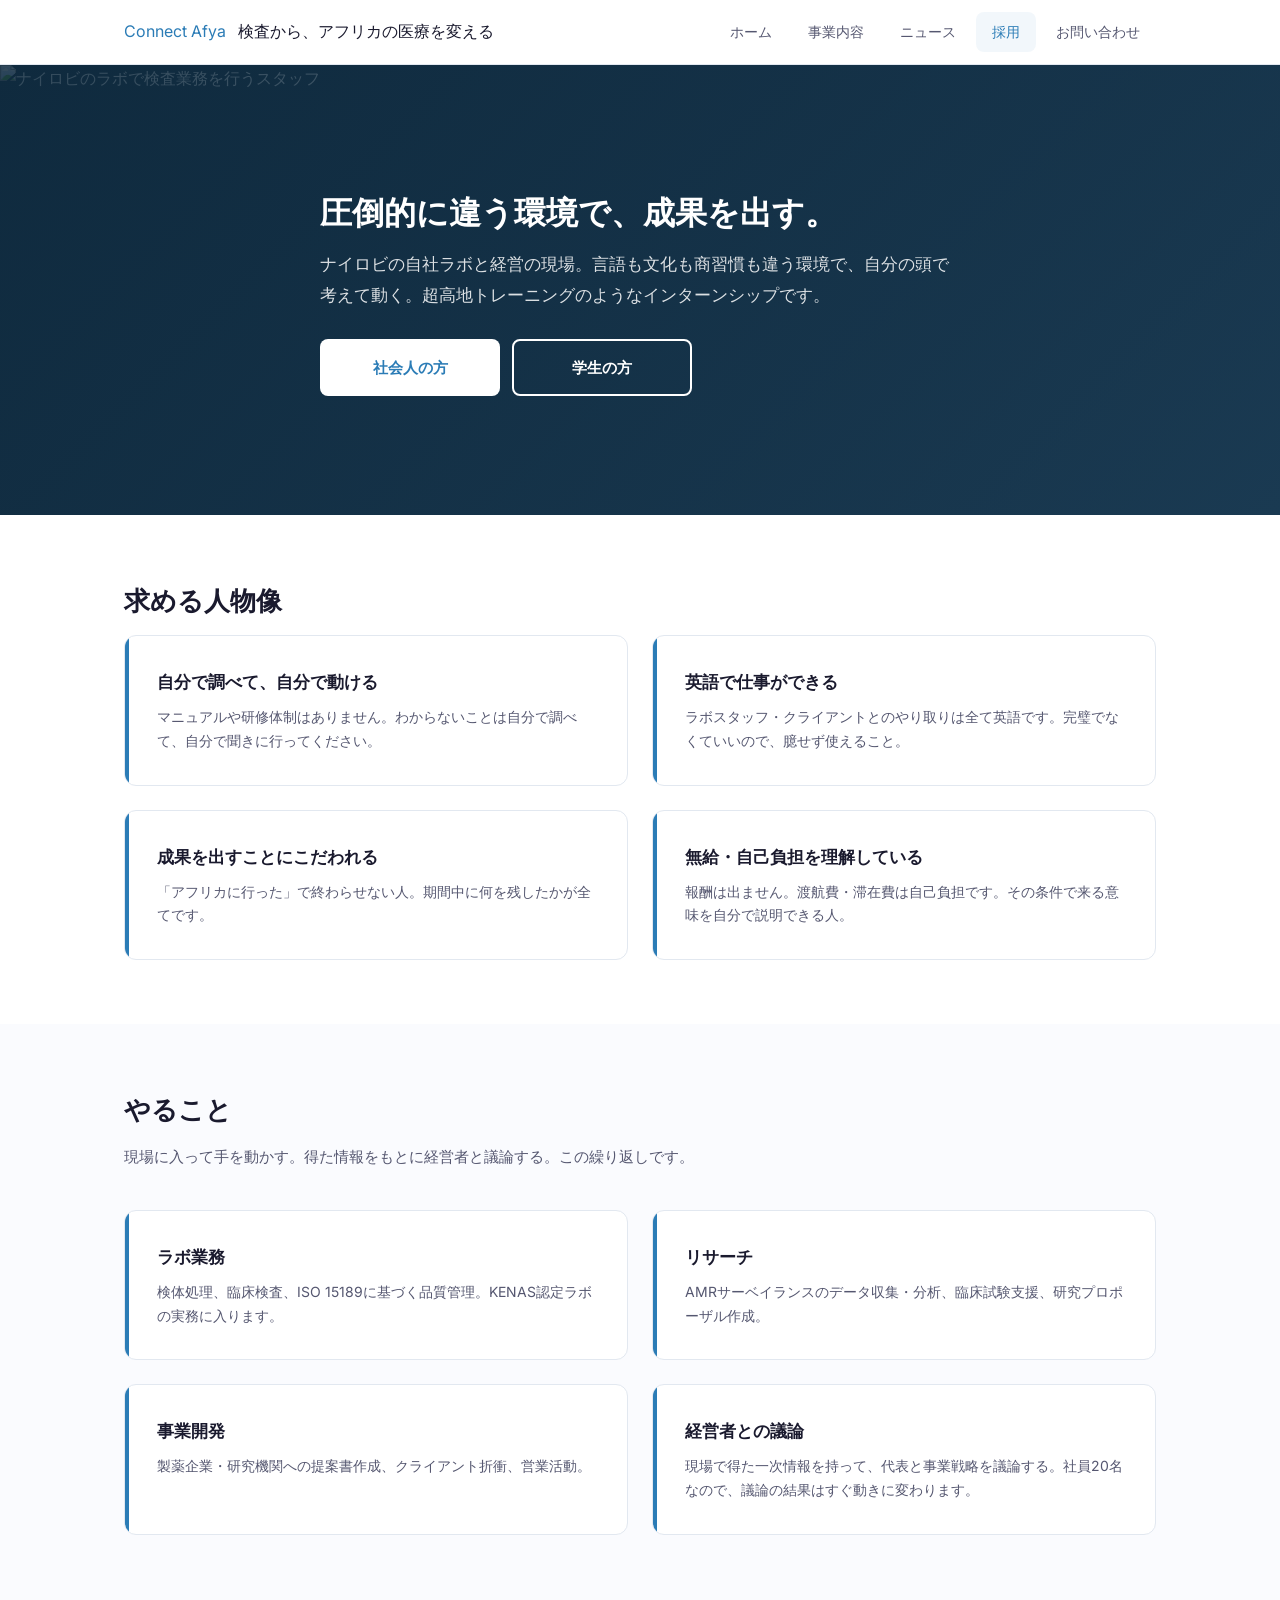
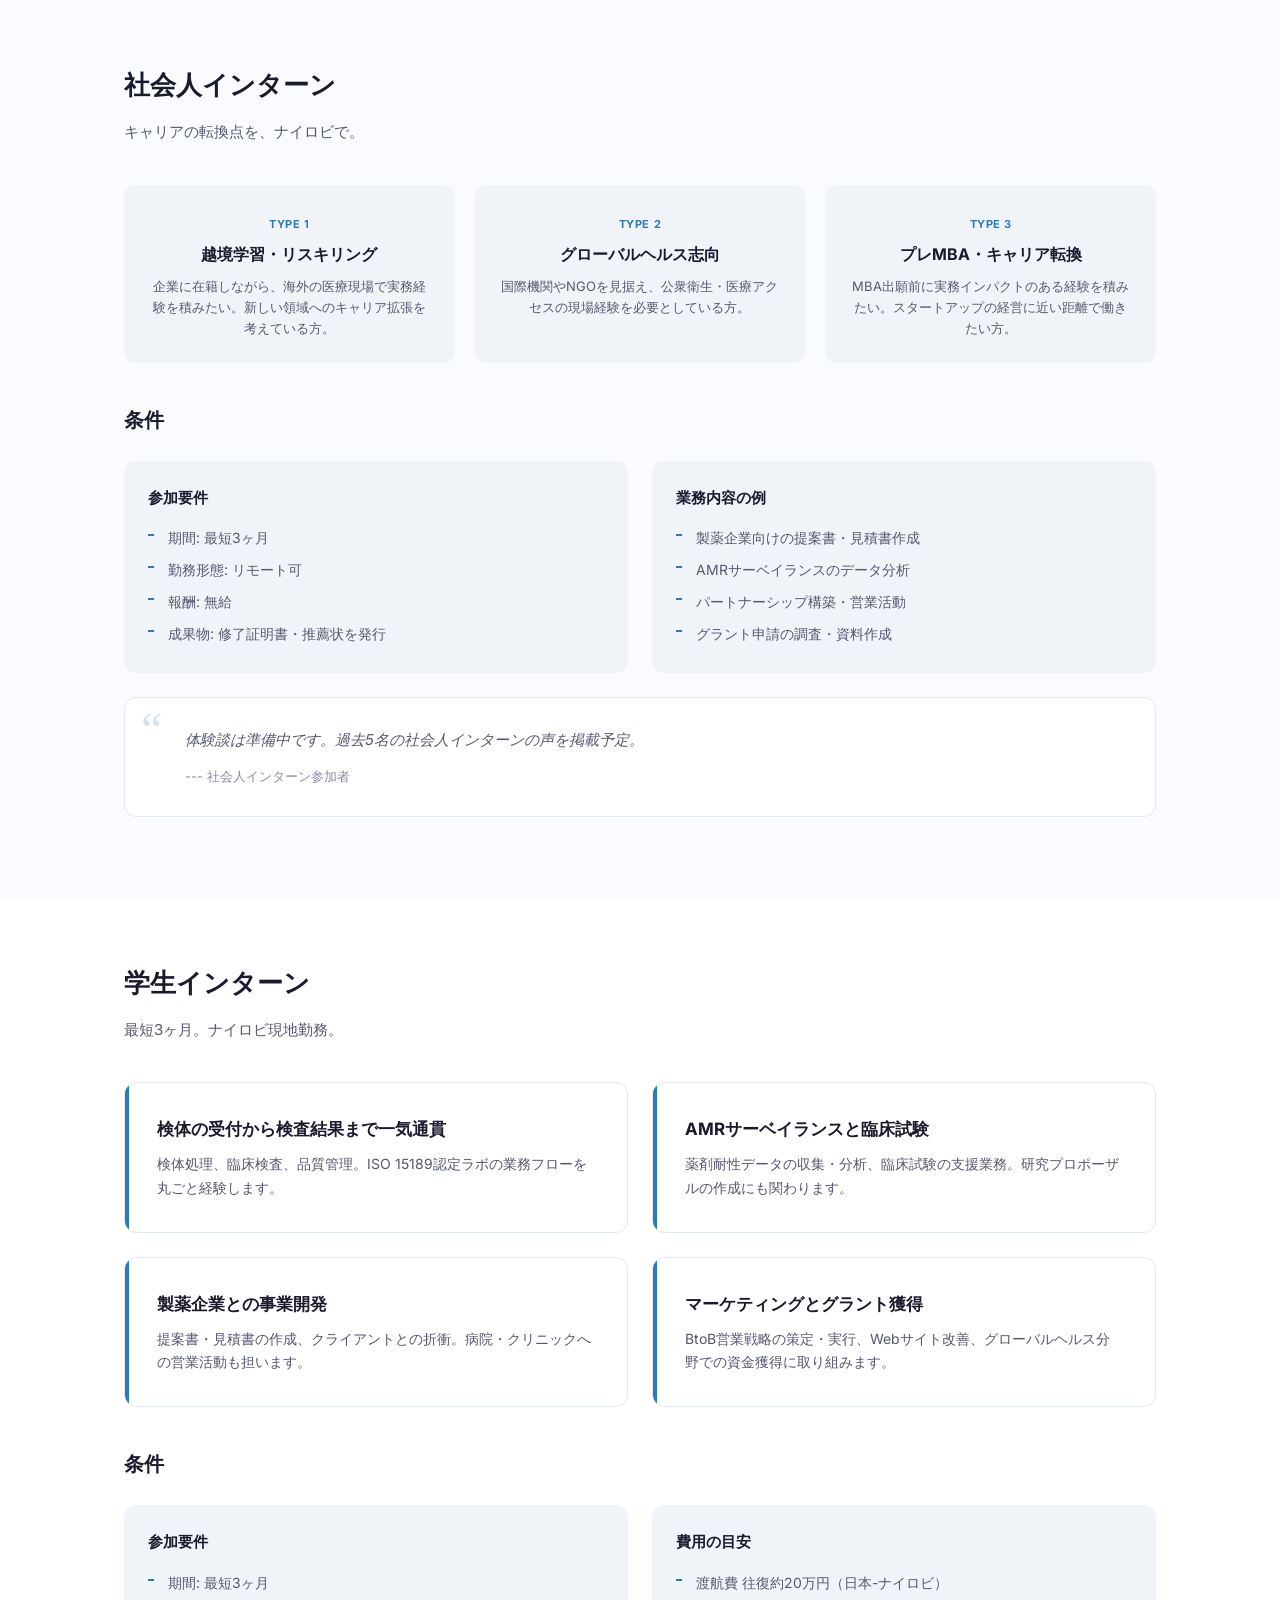
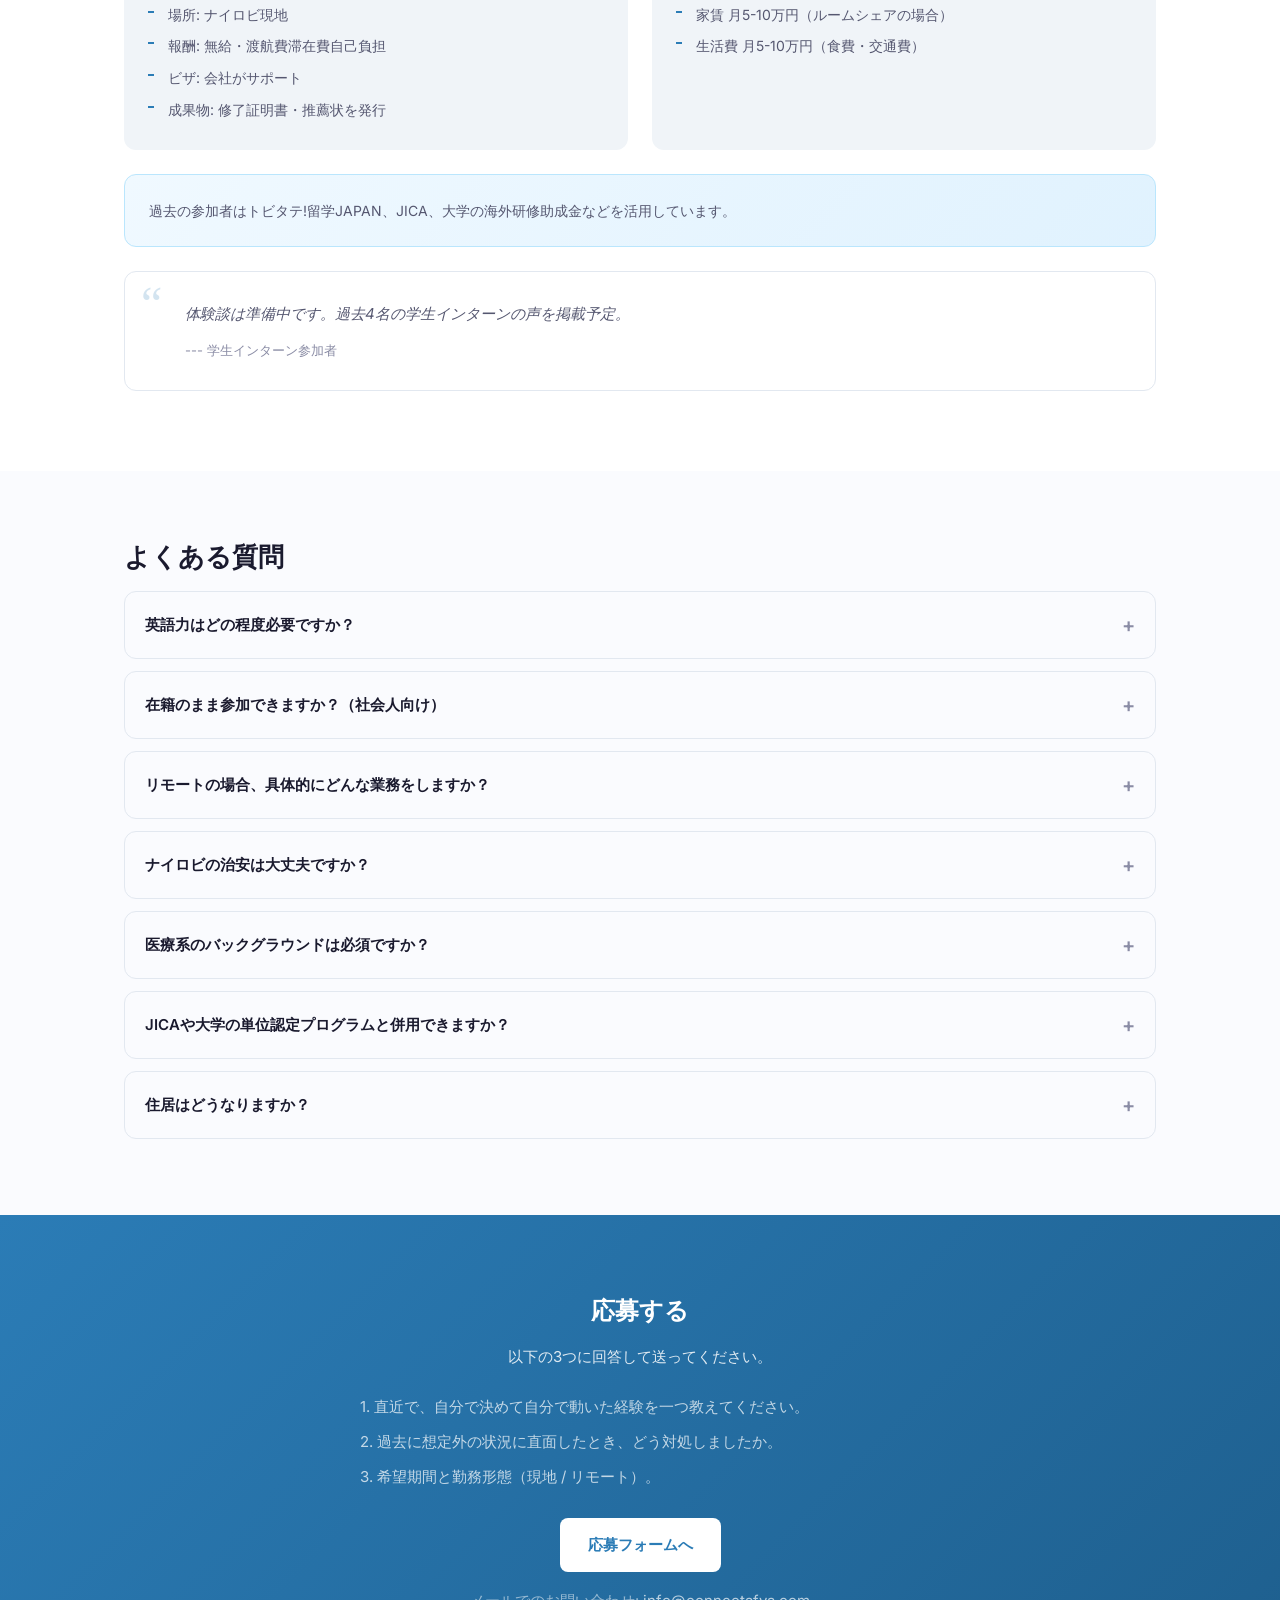
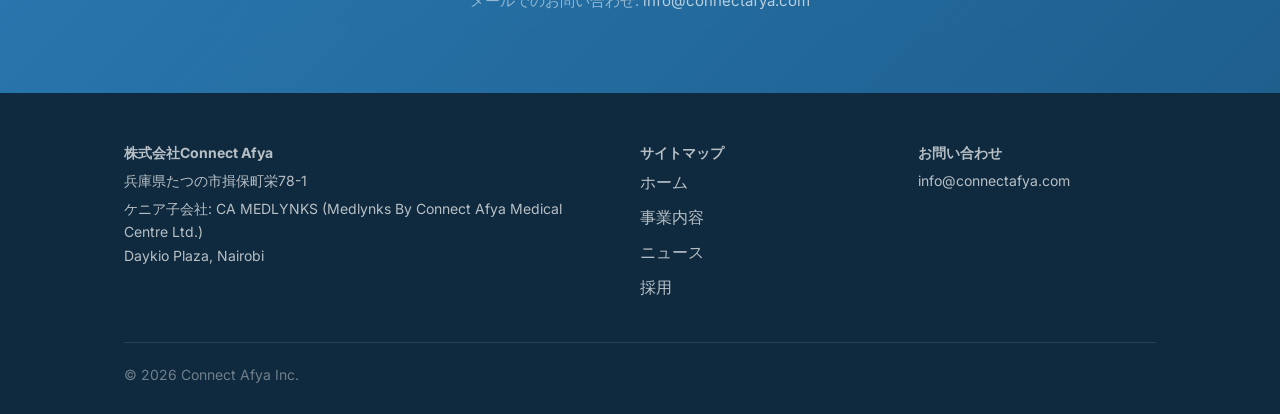
==== careers/intern/index.html @ ccf05ba3 "Add intern landing page at /careers/intern/ - Separate sections for professional and student interns" ====
<!DOCTYPE html>
<html lang="ja">
<head>
  <meta charset="UTF-8">
  <meta name="viewport" content="width=device-width, initial-scale=1.0">
  <title>インターンシップ | Connect Afya</title>
  <meta name="description" content="Connect Afyaのインターンシップ。社会人・学生ともに参加可能。ナイロビで圧倒的に違う環境に身を置き、成果を出す経験を。">
  <link rel="preconnect" href="https://fonts.googleapis.com">
  <link rel="preconnect" href="https://fonts.gstatic.com" crossorigin>
  <link href="https://fonts.googleapis.com/css2?family=Inter:wght@400;500;600;700;800&display=swap" rel="stylesheet">
  <link rel="stylesheet" href="/assets/css/style.css">
  <link rel="icon" href="/favicon.ico">
  <meta property="og:type" content="website">
  <meta property="og:site_name" content="Connect Afya">
  <meta property="og:title" content="インターンシップ | Connect Afya">
  <meta property="og:description" content="圧倒的に違う環境で、成果を出す。ナイロビ発のインターンシップ。">
  <meta property="og:image" content="/assets/images/hero-lab.jpg">
  <meta property="og:locale" content="ja_JP">
  <meta name="twitter:card" content="summary_large_image">
  <style>
    /* --- Intern LP specific styles --- */
    .segment-nav {
      display: flex;
      gap: 12px;
      margin-top: 28px;
    }
    .segment-nav .btn {
      min-width: 180px;
    }

    .numbers-bar {
      background: var(--color-bg-dark);
      padding: 40px 0;
    }
    .numbers-bar__grid {
      display: grid;
      grid-template-columns: repeat(4, 1fr);
      gap: 24px;
      text-align: center;
    }
    .numbers-bar__value {
      font-size: 2.25rem;
      font-weight: 800;
      color: var(--brand-green);
      display: block;
      line-height: 1.2;
    }
    .numbers-bar__label {
      font-size: 13px;
      color: rgba(255,255,255,0.6);
      margin-top: 4px;
    }
    @media (max-width: 768px) {
      .numbers-bar__grid { grid-template-columns: repeat(2, 1fr); gap: 16px; }
      .numbers-bar__value { font-size: 1.75rem; }
    }

    .experience-card {
      background: #fff;
      border: 1px solid var(--color-border);
      border-radius: var(--radius);
      padding: 32px;
      transition: box-shadow 0.2s, transform 0.2s;
      position: relative;
      overflow: hidden;
    }
    .experience-card::before {
      content: '';
      position: absolute;
      top: 0;
      left: 0;
      width: 4px;
      height: 100%;
      background: var(--brand-blue);
    }
    .experience-card:hover {
      box-shadow: var(--shadow-md);
      transform: translateY(-2px);
    }
    .experience-card h3 {
      font-size: 17px;
      font-weight: 700;
      margin-bottom: 8px;
      color: var(--color-text);
    }
    .experience-card p {
      font-size: 14px;
      color: var(--color-text-secondary);
      line-height: 1.7;
    }

    .segment-section {
      scroll-margin-top: 80px;
    }

    .persona-cards {
      display: grid;
      grid-template-columns: repeat(3, 1fr);
      gap: 20px;
      margin: 32px 0;
    }
    .persona-card {
      background: var(--color-bg-cool);
      border-radius: var(--radius);
      padding: 24px;
      text-align: center;
    }
    .persona-card__label {
      display: inline-block;
      font-size: 11px;
      font-weight: 700;
      letter-spacing: 0.05em;
      text-transform: uppercase;
      color: var(--brand-blue);
      margin-bottom: 8px;
    }
    .persona-card h4 {
      font-size: 16px;
      font-weight: 700;
      margin-bottom: 8px;
      color: var(--color-text);
    }
    .persona-card p {
      font-size: 13px;
      color: var(--color-text-secondary);
      line-height: 1.6;
    }
    @media (max-width: 768px) {
      .persona-cards { grid-template-columns: 1fr; }
    }

    .track-cards {
      display: grid;
      grid-template-columns: repeat(2, 1fr);
      gap: 24px;
      margin: 32px 0;
    }
    .track-card {
      background: #fff;
      border: 1px solid var(--color-border);
      border-radius: var(--radius);
      padding: 28px;
    }
    .track-card__badge {
      display: inline-block;
      font-size: 11px;
      font-weight: 700;
      padding: 4px 10px;
      border-radius: 20px;
      margin-bottom: 12px;
    }
    .track-card__badge--science {
      background: #dbeafe;
      color: #1e40af;
    }
    .track-card__badge--business {
      background: #d1fae5;
      color: #065f46;
    }
    .track-card h4 {
      font-size: 17px;
      font-weight: 700;
      margin-bottom: 12px;
    }
    .track-card ul {
      list-style: none;
    }
    .track-card li {
      font-size: 14px;
      color: var(--color-text-secondary);
      padding: 4px 0 4px 20px;
      position: relative;
      line-height: 1.6;
    }
    .track-card li::before {
      content: '';
      position: absolute;
      left: 0;
      top: 11px;
      width: 6px;
      height: 6px;
      border-radius: 50%;
      background: var(--brand-blue);
    }
    @media (max-width: 768px) {
      .track-cards { grid-template-columns: 1fr; }
    }

    .conditions {
      display: grid;
      grid-template-columns: repeat(2, 1fr);
      gap: 24px;
      margin: 24px 0;
    }
    .condition-box {
      background: var(--color-bg-cool);
      border-radius: var(--radius);
      padding: 24px;
    }
    .condition-box h4 {
      font-size: 15px;
      font-weight: 700;
      margin-bottom: 12px;
      color: var(--color-text);
    }
    .condition-box ul {
      list-style: none;
      font-size: 14px;
      color: var(--color-text-secondary);
    }
    .condition-box li {
      padding: 4px 0 4px 20px;
      position: relative;
    }
    .condition-box li::before {
      content: '';
      position: absolute;
      left: 0;
      top: 12px;
      width: 6px;
      height: 2px;
      background: var(--brand-blue);
    }
    @media (max-width: 768px) {
      .conditions { grid-template-columns: 1fr; }
    }

    .testimonial {
      background: #fff;
      border: 1px solid var(--color-border);
      border-radius: var(--radius);
      padding: 28px;
      margin: 16px 0;
      position: relative;
    }
    .testimonial::before {
      content: '\201C';
      font-size: 48px;
      color: var(--brand-blue);
      opacity: 0.2;
      position: absolute;
      top: 8px;
      left: 16px;
      font-family: Georgia, serif;
      line-height: 1;
    }
    .testimonial p {
      font-size: 15px;
      color: var(--color-text-secondary);
      line-height: 1.8;
      padding-left: 32px;
      font-style: italic;
    }
    .testimonial__attr {
      font-size: 13px;
      color: var(--color-text-light);
      font-style: normal;
      margin-top: 12px;
      padding-left: 32px;
    }

    .funding-box {
      background: linear-gradient(135deg, #f0f9ff 0%, #e0f2fe 100%);
      border: 1px solid #bae6fd;
      border-radius: var(--radius);
      padding: 24px;
      margin: 24px 0;
    }
    .funding-box h4 {
      font-size: 15px;
      font-weight: 700;
      color: var(--brand-blue);
      margin-bottom: 8px;
    }
    .funding-box p {
      font-size: 14px;
      color: var(--color-text-secondary);
      line-height: 1.7;
    }

    .cta-bottom {
      text-align: center;
      padding: 20px 0 0;
    }
    .cta-bottom__sub {
      font-size: 14px;
      color: rgba(255,255,255,0.6);
      margin-top: 16px;
    }
    .cta-bottom__sub a {
      color: rgba(255,255,255,0.8);
    }
    .cta-bottom__sub a:hover {
      color: #fff;
    }

    @media (max-width: 480px) {
      .segment-nav {
        flex-direction: column;
        align-items: center;
      }
      .segment-nav .btn {
        width: 100%;
        max-width: 300px;
      }
    }
  </style>
</head>
<body>

  <!-- Header -->
  <header class="site-header">
    <div class="site-header__inner">
      <div class="site-header__logo">
        <a href="/">Connect Afya</a>
        <span>検査から、アフリカの医療を変える</span>
      </div>
      <nav class="site-nav">
        <a href="/">ホーム</a>
        <a href="/#business">事業内容</a>
        <a href="/news/">ニュース</a>
        <a href="/careers/" class="active">採用</a>
        <a href="/contact/">お問い合わせ</a>
      </nav>
      <button class="mobile-toggle" aria-label="メニューを開く">
        <span></span>
        <span></span>
        <span></span>
      </button>
    </div>
  </header>

  <!-- Hero -->
  <section class="hero hero--careers hero--with-image">
    <img src="/assets/images/lab-pipette.png" alt="ナイロビのラボで検査業務を行うスタッフ" class="hero__bg">
    <div class="container">
      <h1>圧倒的に違う環境で、成果を出す。</h1>
      <p>ナイロビの自社ラボと経営の現場。言語も文化も商習慣も違う環境で、自分の頭で考えて動く。超高地トレーニングのようなインターンシップです。</p>
      <div class="segment-nav">
        <a href="#professional" class="btn btn--white">社会人の方</a>
        <a href="#student" class="btn btn--outline" style="border-color: #fff; color: #fff;">学生の方</a>
      </div>
    </div>
  </section>

  <!-- 求める人物像 -->
  <section class="section">
    <div class="container">
      <h2 class="section-title">求める人物像</h2>
      <div class="card-grid fade-in">
        <div class="experience-card">
          <h3>自分で調べて、自分で動ける</h3>
          <p>マニュアルや研修体制はありません。わからないことは自分で調べて、自分で聞きに行ってください。</p>
        </div>
        <div class="experience-card">
          <h3>英語で仕事ができる</h3>
          <p>ラボスタッフ・クライアントとのやり取りは全て英語です。完璧でなくていいので、臆せず使えること。</p>
        </div>
        <div class="experience-card">
          <h3>成果を出すことにこだわれる</h3>
          <p>「アフリカに行った」で終わらせない人。期間中に何を残したかが全てです。</p>
        </div>
        <div class="experience-card">
          <h3>無給・自己負担を理解している</h3>
          <p>報酬は出ません。渡航費・滞在費は自己負担です。その条件で来る意味を自分で説明できる人。</p>
        </div>
      </div>
    </div>
  </section>

  <!-- ここでしかできない体験 -->
  <section class="section section--alt">
    <div class="container">
      <h2 class="section-title">やること</h2>
      <p class="section-subtitle">現場に入って手を動かす。得た情報をもとに経営者と議論する。この繰り返しです。</p>
      <div class="card-grid">
        <div class="experience-card fade-in">
          <h3>ラボ業務</h3>
          <p>検体処理、臨床検査、ISO 15189に基づく品質管理。KENAS認定ラボの実務に入ります。</p>
        </div>
        <div class="experience-card fade-in">
          <h3>リサーチ</h3>
          <p>AMRサーベイランスのデータ収集・分析、臨床試験支援、研究プロポーザル作成。</p>
        </div>
        <div class="experience-card fade-in">
          <h3>事業開発</h3>
          <p>製薬企業・研究機関への提案書作成、クライアント折衝、営業活動。</p>
        </div>
        <div class="experience-card fade-in">
          <h3>経営者との議論</h3>
          <p>現場で得た一次情報を持って、代表と事業戦略を議論する。社員20名なので、議論の結果はすぐ動きに変わります。</p>
        </div>
      </div>
    </div>
  </section>

  <!-- 社会人インターン -->
  <section class="section section--alt segment-section" id="professional">
    <div class="container">
      <h2 class="section-title">社会人インターン</h2>
      <p class="section-subtitle">キャリアの転換点を、ナイロビで。</p>

      <div class="persona-cards fade-in">
        <div class="persona-card">
          <span class="persona-card__label">Type 1</span>
          <h4>越境学習・リスキリング</h4>
          <p>企業に在籍しながら、海外の医療現場で実務経験を積みたい。新しい領域へのキャリア拡張を考えている方。</p>
        </div>
        <div class="persona-card">
          <span class="persona-card__label">Type 2</span>
          <h4>グローバルヘルス志向</h4>
          <p>国際機関やNGOを見据え、公衆衛生・医療アクセスの現場経験を必要としている方。</p>
        </div>
        <div class="persona-card">
          <span class="persona-card__label">Type 3</span>
          <h4>プレMBA・キャリア転換</h4>
          <p>MBA出願前に実務インパクトのある経験を積みたい。スタートアップの経営に近い距離で働きたい方。</p>
        </div>
      </div>

      <h3 class="section-title" style="font-size: 20px; margin-top: 40px;">条件</h3>
      <div class="conditions">
        <div class="condition-box">
          <h4>参加要件</h4>
          <ul>
            <li>期間: 最短3ヶ月</li>
            <li>勤務形態: リモート可</li>
            <li>報酬: 無給</li>
            <li>成果物: 修了証明書・推薦状を発行</li>
          </ul>
        </div>
        <div class="condition-box">
          <h4>業務内容の例</h4>
          <ul>
            <li>製薬企業向けの提案書・見積書作成</li>
            <li>AMRサーベイランスのデータ分析</li>
            <li>パートナーシップ構築・営業活動</li>
            <li>グラント申請の調査・資料作成</li>
          </ul>
        </div>
      </div>

      <!-- 体験談プレースホルダー -->
      <div class="testimonial fade-in">
        <p>体験談は準備中です。過去5名の社会人インターンの声を掲載予定。</p>
        <div class="testimonial__attr">--- 社会人インターン参加者</div>
      </div>
    </div>
  </section>

  <!-- 学生インターン -->
  <section class="section segment-section" id="student">
    <div class="container">
      <h2 class="section-title">学生インターン</h2>
      <p class="section-subtitle">最短3ヶ月。ナイロビ現地勤務。</p>

      <div class="card-grid fade-in">
        <div class="experience-card">
          <h3>検体の受付から検査結果まで一気通貫</h3>
          <p>検体処理、臨床検査、品質管理。ISO 15189認定ラボの業務フローを丸ごと経験します。</p>
        </div>
        <div class="experience-card">
          <h3>AMRサーベイランスと臨床試験</h3>
          <p>薬剤耐性データの収集・分析、臨床試験の支援業務。研究プロポーザルの作成にも関わります。</p>
        </div>
        <div class="experience-card">
          <h3>製薬企業との事業開発</h3>
          <p>提案書・見積書の作成、クライアントとの折衝。病院・クリニックへの営業活動も担います。</p>
        </div>
        <div class="experience-card">
          <h3>マーケティングとグラント獲得</h3>
          <p>BtoB営業戦略の策定・実行、Webサイト改善、グローバルヘルス分野での資金獲得に取り組みます。</p>
        </div>
      </div>

      <h3 class="section-title" style="font-size: 20px; margin-top: 40px;">条件</h3>
      <div class="conditions">
        <div class="condition-box">
          <h4>参加要件</h4>
          <ul>
            <li>期間: 最短3ヶ月</li>
            <li>場所: ナイロビ現地</li>
            <li>報酬: 無給・渡航費滞在費自己負担</li>
            <li>ビザ: 会社がサポート</li>
            <li>成果物: 修了証明書・推薦状を発行</li>
          </ul>
        </div>
        <div class="condition-box">
          <h4>費用の目安</h4>
          <ul>
            <li>渡航費 往復約20万円（日本-ナイロビ）</li>
            <li>家賃 月5-10万円（ルームシェアの場合）</li>
            <li>生活費 月5-10万円（食費・交通費）</li>
          </ul>
        </div>
      </div>

      <div class="funding-box fade-in">
        <p>過去の参加者はトビタテ!留学JAPAN、JICA、大学の海外研修助成金などを活用しています。</p>
      </div>

      <!-- 体験談プレースホルダー -->
      <div class="testimonial fade-in">
        <p>体験談は準備中です。過去4名の学生インターンの声を掲載予定。</p>
        <div class="testimonial__attr">--- 学生インターン参加者</div>
      </div>
    </div>
  </section>

  <!-- よくある質問 -->
  <section class="section section--alt">
    <div class="container">
      <h2 class="section-title">よくある質問</h2>
      <details class="faq-item">
        <summary>英語力はどの程度必要ですか？</summary>
        <div class="faq-answer">
          <p>業務は基本的に英語です。ラボスタッフ・クライアントとのやり取りは全て英語で行います。代表とは日本語でコミュニケーションできます。目安として、英語での業務メール・簡単なプレゼンができるレベルを想定しています。</p>
        </div>
      </details>
      <details class="faq-item">
        <summary>在籍のまま参加できますか？（社会人向け）</summary>
        <div class="faq-answer">
          <p>はい。リモート参加が可能なため、現職に在籍しながらの参加実績があります。業務時間や関わり方は個別にご相談ください。</p>
        </div>
      </details>
      <details class="faq-item">
        <summary>リモートの場合、具体的にどんな業務をしますか？</summary>
        <div class="faq-answer">
          <p>事業開発、マーケティング、データ分析、リサーチ、翻訳・ローカライズなどの業務を担当いただきます。ラボ実務を伴う業務は現地勤務が前提です。</p>
        </div>
      </details>
      <details class="faq-item">
        <summary>ナイロビの治安は大丈夫ですか？</summary>
        <div class="faq-answer">
          <p>勤務先はナイロビ中心部のオフィスビル（Daykio Plaza）です。通勤はUber/Boltが一般的で、徒歩移動は限定的です。渡航前に安全面のブリーフィングを実施します。</p>
        </div>
      </details>
      <details class="faq-item">
        <summary>医療系のバックグラウンドは必須ですか？</summary>
        <div class="faq-answer">
          <p>ラボ・リサーチ系の業務では望ましいですが、事業開発・マーケティング系の業務では不要です。バックグラウンドに応じて業務を調整します。</p>
        </div>
      </details>
      <details class="faq-item">
        <summary>JICAや大学の単位認定プログラムと併用できますか？</summary>
        <div class="faq-answer">
          <p>はい。必要な書類（受入証明書、活動報告書など）の発行に対応します。</p>
        </div>
      </details>
      <details class="faq-item">
        <summary>住居はどうなりますか？</summary>
        <div class="faq-answer">
          <p>自身で手配いただきます。過去のインターン滞在先の情報やエリアのアドバイスは提供します。</p>
        </div>
      </details>
    </div>
  </section>

  <!-- CTA -->
  <section class="cta-section">
    <div class="container">
      <div class="cta-bottom">
        <h2>応募する</h2>
        <p>以下の3つに回答して送ってください。</p>
        <div style="text-align: left; max-width: 560px; margin: 20px auto 28px; font-size: 15px; color: rgba(255,255,255,0.85); line-height: 1.8;">
          <p style="margin-bottom: 8px;">1. 直近で、自分で決めて自分で動いた経験を一つ教えてください。</p>
          <p style="margin-bottom: 8px;">2. 過去に想定外の状況に直面したとき、どう対処しましたか。</p>
          <p>3. 希望期間と勤務形態（現地 / リモート）。</p>
        </div>
        <a href="/contact/" class="btn btn--white">応募フォームへ</a>
        <p class="cta-bottom__sub">メールでのお問い合わせ: <a href="mailto:info@connectafya.com">info@connectafya.com</a></p>
      </div>
    </div>
  </section>

  <!-- Footer -->
  <footer class="site-footer">
    <div class="container">
      <div class="site-footer__grid">
        <div>
          <p><strong>株式会社Connect Afya</strong></p>
          <p>兵庫県たつの市揖保町栄78-1</p>
          <p>ケニア子会社: CA MEDLYNKS (Medlynks By Connect Afya Medical Centre Ltd.)<br>Daykio Plaza, Nairobi</p>
        </div>
        <div>
          <p><strong>サイトマップ</strong></p>
          <ul>
            <li><a href="/">ホーム</a></li>
            <li><a href="/#business">事業内容</a></li>
            <li><a href="/news/">ニュース</a></li>
            <li><a href="/careers/">採用</a></li>
          </ul>
        </div>
        <div>
          <p><strong>お問い合わせ</strong></p>
          <p><a href="mailto:info@connectafya.com">info@connectafya.com</a></p>
        </div>
      </div>
      <div class="site-footer__bottom">
        <p>&copy; 2026 Connect Afya Inc.</p>
      </div>
    </div>
  </footer>

  <script>
    document.addEventListener('DOMContentLoaded', function() {
      var els = document.querySelectorAll('.fade-in, .fade-in-left, .fade-in-right, .stagger');
      var observer = new IntersectionObserver(function(entries) {
        entries.forEach(function(entry) {
          if (entry.isIntersecting) { entry.target.classList.add('visible'); }
        });
      }, { threshold: 0.15 });
      els.forEach(function(el) { observer.observe(el); });
      var toggle = document.querySelector('.mobile-toggle');
      var nav = document.querySelector('.site-nav');
      if (toggle && nav) {
        toggle.addEventListener('click', function() { nav.classList.toggle('open'); });
      }
    });
  </script>
</body>
</html>
---- assets/css/style.css ----
/* ===== Connect Afya Corporate Site ===== */

:root {
  --brand-blue: #2B7CB6;
  --brand-blue-dark: #1E5F8E;
  --brand-blue-light: #3A93D4;
  --brand-green: #8DC63F;
  --color-text: #1a1a2e;
  --color-text-secondary: #555770;
  --color-text-light: #8a8ca5;
  --color-bg: #ffffff;
  --color-bg-warm: #fafbfe;
  --color-bg-cool: #f0f4f8;
  --color-bg-dark: #0F2A3E;
  --color-border: #e2e8f0;
  --font: 'Inter', -apple-system, BlinkMacSystemFont, 'Segoe UI', sans-serif;
  --container: 1080px;
  --radius: 12px;
  --shadow: 0 1px 3px rgba(0,0,0,0.1);
  --shadow-md: 0 4px 12px rgba(0,0,0,0.08);
  --shadow-lg: 0 10px 25px rgba(0,0,0,0.1);
}

*, *::before, *::after { box-sizing: border-box; margin: 0; padding: 0; }

html { scroll-behavior: smooth; }

body {
  font-family: var(--font);
  color: var(--color-text);
  line-height: 1.7;
  font-size: 16px;
  background: var(--color-bg);
}

a { color: var(--brand-blue); text-decoration: none; }
a:hover { color: var(--brand-blue-dark); }

img { max-width: 100%; height: auto; }

.container {
  max-width: var(--container);
  margin: 0 auto;
  padding: 0 24px;
}

/* ===== Header ===== */

.site-header {
  position: sticky;
  top: 0;
  z-index: 100;
  background: rgba(255,255,255,0.97);
  backdrop-filter: blur(12px);
  border-bottom: 1px solid var(--color-border);
}

.site-header__inner {
  max-width: var(--container);
  margin: 0 auto;
  padding: 0 24px;
  display: flex;
  align-items: center;
  justify-content: space-between;
  height: 64px;
}

.site-header__logo {
  display: flex;
  align-items: center;
  gap: 12px;
  text-decoration: none;
  color: var(--color-text);
}

.site-header__logo strong {
  font-size: 18px;
  font-weight: 700;
}

.site-header__logo small {
  display: block;
  font-size: 11px;
  color: var(--color-text-secondary);
  font-weight: 400;
}

.site-nav { display: flex; align-items: center; gap: 4px; }
.site-nav a {
  padding: 8px 16px;
  font-size: 14px;
  font-weight: 500;
  color: var(--color-text-secondary);
  border-radius: 8px;
  transition: all 0.2s;
}
.site-nav a:hover, .site-nav a.active {
  color: var(--brand-blue);
  background: rgba(43,124,182,0.06);
}

.mobile-toggle {
  display: none;
  background: none;
  border: none;
  cursor: pointer;
  padding: 8px;
}
.mobile-toggle svg { width: 24px; height: 24px; stroke: var(--color-text); }

@media (max-width: 768px) {
  .site-nav { display: none; }
  .mobile-toggle { display: block; }
  .site-nav.open {
    display: flex;
    flex-direction: column;
    position: absolute;
    top: 64px;
    left: 0;
    right: 0;
    background: #fff;
    border-bottom: 1px solid var(--color-border);
    padding: 16px 24px;
    box-shadow: var(--shadow-md);
  }
}

/* ===== Hero ===== */

.hero {
  background: linear-gradient(135deg, var(--color-bg-dark) 0%, #1a3a52 100%);
  color: #fff;
  padding: 80px 0 72px;
}

.hero h1 {
  font-size: 36px;
  font-weight: 800;
  line-height: 1.3;
  margin-bottom: 16px;
}

.hero p {
  font-size: 17px;
  line-height: 1.8;
  opacity: 0.85;
  max-width: 640px;
}

.hero--with-image {
  position: relative;
  overflow: hidden;
  min-height: 100vh;
  display: flex;
  align-items: center;
}

.hero--with-image::before {
  content: '';
  position: absolute;
  inset: 0;
  background: linear-gradient(135deg, rgba(15,42,62,0.85) 0%, rgba(26,58,82,0.7) 100%);
  z-index: 1;
}

.hero--with-image .hero__bg {
  position: absolute;
  inset: 0;
  width: 100%;
  height: 100%;
  object-fit: cover;
  object-position: center;
  animation: heroZoom 20s ease-in-out infinite alternate;
}

@keyframes heroZoom {
  from { transform: scale(1); }
  to { transform: scale(1.08); }
}

.hero--with-image .container {
  position: relative;
  z-index: 2;
}

.hero--careers.hero--with-image {
  min-height: 50vh;
}

.hero--careers { padding: 64px 0 56px; }
.hero--careers h1 { font-size: 32px; }
.hero--news { padding: 48px 0 40px; }
.hero--news h1 { font-size: 28px; }

@media (max-width: 768px) {
  .hero { padding: 56px 0 48px; }
  .hero--with-image { min-height: 380px; }
  .hero h1 { font-size: 26px; }
  .hero p { font-size: 15px; }
}

/* ===== Sections ===== */

.section {
  padding: 64px 0;
}

.section--alt {
  background: var(--color-bg-warm);
}

.section-title {
  font-size: 26px;
  font-weight: 800;
  margin-bottom: 12px;
}

.section-subtitle {
  font-size: 15px;
  color: var(--color-text-secondary);
  margin-bottom: 40px;
}

/* ===== Stats ===== */

.stats {
  display: grid;
  grid-template-columns: repeat(4, 1fr);
  gap: 24px;
  margin-top: 40px;
}

.stat {
  text-align: center;
  padding: 24px 16px;
  background: rgba(255,255,255,0.08);
  border-radius: var(--radius);
  border: 1px solid rgba(255,255,255,0.1);
}

.stat__number {
  font-size: 36px;
  font-weight: 800;
  color: var(--brand-green);
  display: block;
}

.stat__label {
  font-size: 13px;
  opacity: 0.7;
  margin-top: 4px;
}

@media (max-width: 768px) {
  .stats { grid-template-columns: repeat(2, 1fr); gap: 12px; }
  .stat__number { font-size: 28px; }
}

/* ===== Cards ===== */

.card-grid {
  display: grid;
  grid-template-columns: repeat(2, 1fr);
  gap: 24px;
}

.card-grid--3 { grid-template-columns: repeat(3, 1fr); }

@media (max-width: 768px) {
  .card-grid, .card-grid--3 { grid-template-columns: 1fr; }
}

.card {
  background: #fff;
  border: 1px solid var(--color-border);
  border-radius: var(--radius);
  padding: 28px;
  transition: box-shadow 0.2s, transform 0.2s;
}

.card:hover {
  box-shadow: var(--shadow-md);
  transform: translateY(-2px);
}

.card__icon {
  width: 64px;
  height: 64px;
  border-radius: 10px;
  display: flex;
  align-items: center;
  justify-content: center;
  margin-bottom: 16px;
  font-size: 22px;
  overflow: hidden;
}

.card__icon img {
  width: 100%;
  height: 100%;
  object-fit: cover;
}

.card__icon--blue { background: #e0f2fe; }
.card__icon--green { background: #d1fae5; }
.card__icon--amber { background: #fef3c7; }
.card__icon--purple { background: #ede9fe; }

.card h3 {
  font-size: 18px;
  font-weight: 700;
  margin-bottom: 8px;
}

.card p {
  font-size: 14px;
  color: var(--color-text-secondary);
  line-height: 1.7;
}

/* ===== Position cards (careers) ===== */

.position {
  background: #fff;
  border: 1px solid var(--color-border);
  border-radius: var(--radius);
  padding: 28px;
  margin-bottom: 20px;
}

.position__badge {
  display: inline-block;
  font-size: 12px;
  font-weight: 600;
  padding: 4px 12px;
  border-radius: 20px;
  margin-bottom: 12px;
}

.position__badge--intern {
  background: #e0f2fe;
  color: var(--brand-blue);
}

.position__badge--probono {
  background: #d1fae5;
  color: #059669;
}

.position h3 {
  font-size: 18px;
  font-weight: 700;
  margin-bottom: 12px;
}

.position ul {
  list-style: none;
  margin-bottom: 12px;
}

.position li {
  font-size: 14px;
  color: var(--color-text-secondary);
  padding: 3px 0;
  padding-left: 20px;
  position: relative;
}

.position li::before {
  content: '';
  position: absolute;
  left: 0;
  top: 10px;
  width: 6px;
  height: 6px;
  border-radius: 50%;
  background: var(--brand-blue);
}

.position__target {
  font-size: 13px;
  color: var(--brand-blue);
  font-weight: 500;
  border-top: 1px solid var(--color-border);
  padding-top: 12px;
  margin-top: 12px;
}

/* ===== Table ===== */

.table-wrap {
  overflow-x: auto;
  margin: 24px 0;
}

table {
  width: 100%;
  border-collapse: collapse;
  font-size: 14px;
}

th {
  background: var(--color-bg-cool);
  font-weight: 600;
  text-align: left;
  padding: 12px 16px;
  border-bottom: 2px solid var(--color-border);
}

td {
  padding: 12px 16px;
  border-bottom: 1px solid var(--color-border);
  color: var(--color-text-secondary);
}

/* ===== FAQ ===== */

.faq-item {
  border: 1px solid var(--color-border);
  border-radius: var(--radius);
  margin-bottom: 12px;
  overflow: hidden;
}

.faq-item summary {
  padding: 16px 20px;
  font-weight: 600;
  font-size: 15px;
  cursor: pointer;
  list-style: none;
  display: flex;
  justify-content: space-between;
  align-items: center;
}

.faq-item summary::after {
  content: '+';
  font-size: 20px;
  color: var(--color-text-light);
  transition: transform 0.2s;
}

.faq-item[open] summary::after {
  transform: rotate(45deg);
}

.faq-item[open] {
  border-color: var(--brand-blue);
  box-shadow: var(--shadow);
}

.faq-answer {
  padding: 0 20px 16px;
  font-size: 14px;
  color: var(--color-text-secondary);
  line-height: 1.7;
}

/* ===== News list ===== */

.news-item {
  display: block;
  padding: 20px 0;
  border-bottom: 1px solid var(--color-border);
  text-decoration: none;
  color: var(--color-text);
  transition: background 0.15s;
}

.news-item:hover {
  background: var(--color-bg-warm);
  margin: 0 -16px;
  padding: 20px 16px;
  border-radius: 8px;
}

.news-item__date {
  font-size: 13px;
  color: var(--color-text-light);
  margin-bottom: 4px;
}

.news-item__title {
  font-size: 16px;
  font-weight: 600;
}

.news-item__tag {
  display: inline-block;
  font-size: 11px;
  font-weight: 600;
  padding: 2px 8px;
  border-radius: 4px;
  background: #e0f2fe;
  color: var(--brand-blue);
  margin-left: 8px;
  vertical-align: middle;
}

/* ===== Article ===== */

.article {
  max-width: 720px;
  margin: 0 auto;
  padding: 48px 24px;
}

.article h1 {
  font-size: 26px;
  font-weight: 800;
  line-height: 1.4;
  margin-bottom: 16px;
}

.article__meta {
  font-size: 13px;
  color: var(--color-text-light);
  margin-bottom: 32px;
  padding-bottom: 24px;
  border-bottom: 1px solid var(--color-border);
}

.article h2 {
  font-size: 20px;
  font-weight: 700;
  margin-top: 40px;
  margin-bottom: 12px;
  padding-top: 24px;
  border-top: 1px solid var(--color-border);
}

.article h2:first-of-type { border-top: none; padding-top: 0; }

.article h3 {
  font-size: 16px;
  font-weight: 700;
  margin-top: 24px;
  margin-bottom: 8px;
}

.article p {
  margin-bottom: 16px;
  font-size: 15px;
  color: var(--color-text-secondary);
}

.article ul {
  margin: 12px 0 16px 20px;
  font-size: 15px;
  color: var(--color-text-secondary);
}

.article li { margin-bottom: 6px; }

.article__company {
  margin-top: 48px;
  padding: 24px;
  background: var(--color-bg-cool);
  border-radius: var(--radius);
  font-size: 14px;
  color: var(--color-text-secondary);
}

.article__company h3 {
  font-size: 14px;
  font-weight: 700;
  color: var(--color-text);
  margin-top: 0;
}

.article__company p { font-size: 14px; margin-bottom: 4px; }

/* ===== Steps ===== */

.steps {
  display: flex;
  flex-direction: column;
  gap: 16px;
  margin: 24px 0;
}

.step {
  display: flex;
  gap: 16px;
  align-items: flex-start;
}

.step__num {
  width: 36px;
  height: 36px;
  min-width: 36px;
  border-radius: 50%;
  background: var(--brand-blue);
  color: #fff;
  display: flex;
  align-items: center;
  justify-content: center;
  font-weight: 700;
  font-size: 14px;
}

.step__text h4 {
  font-size: 15px;
  font-weight: 600;
  margin-bottom: 2px;
}

.step__text p {
  font-size: 13px;
  color: var(--color-text-secondary);
}

/* ===== Buttons ===== */

.btn {
  display: inline-flex;
  align-items: center;
  justify-content: center;
  gap: 8px;
  padding: 14px 28px;
  font-size: 15px;
  font-weight: 600;
  border-radius: 8px;
  border: none;
  cursor: pointer;
  transition: all 0.2s;
  text-decoration: none;
}

.btn--primary {
  background: var(--brand-blue);
  color: #fff;
}
.btn--primary:hover {
  background: var(--brand-blue-dark);
  color: #fff;
  transform: translateY(-1px);
  box-shadow: var(--shadow-md);
}

.btn--outline {
  background: transparent;
  color: var(--brand-blue);
  border: 2px solid var(--brand-blue);
}
.btn--outline:hover {
  background: var(--brand-blue);
  color: #fff;
}

.btn--white {
  background: #fff;
  color: var(--brand-blue);
}
.btn--white:hover {
  background: #f0f4f8;
  color: var(--brand-blue-dark);
}

.btn--sm { padding: 10px 20px; font-size: 13px; }
.btn--block { width: 100%; }

/* ===== Cost box ===== */

.cost-box {
  background: var(--color-bg-cool);
  border-radius: var(--radius);
  padding: 24px;
  margin: 24px 0;
}

.cost-box h4 {
  font-size: 15px;
  font-weight: 700;
  margin-bottom: 12px;
}

.cost-box ul {
  list-style: none;
  font-size: 14px;
  color: var(--color-text-secondary);
}

.cost-box li {
  padding: 4px 0;
  padding-left: 20px;
  position: relative;
}

.cost-box li::before {
  content: '';
  position: absolute;
  left: 0;
  top: 12px;
  width: 6px;
  height: 2px;
  background: var(--brand-blue);
}

/* ===== Footer ===== */

.site-footer {
  background: var(--color-bg-dark);
  color: rgba(255,255,255,0.7);
  padding: 48px 0 24px;
}

.site-footer__grid {
  display: grid;
  grid-template-columns: 2fr 1fr 1fr;
  gap: 40px;
  margin-bottom: 32px;
}

@media (max-width: 768px) {
  .site-footer__grid { grid-template-columns: 1fr; gap: 24px; }
}

.site-footer h4 {
  color: #fff;
  font-size: 13px;
  font-weight: 700;
  text-transform: uppercase;
  letter-spacing: 0.5px;
  margin-bottom: 16px;
}

.site-footer p {
  font-size: 14px;
  line-height: 1.7;
  margin-bottom: 4px;
}

.site-footer ul { list-style: none; }
.site-footer li { margin-bottom: 8px; }
.site-footer a { color: rgba(255,255,255,0.7); }
.site-footer a:hover { color: #fff; }

.site-footer__bottom {
  border-top: 1px solid rgba(255,255,255,0.1);
  padding-top: 20px;
  font-size: 13px;
  color: rgba(255,255,255,0.4);
}

/* ===== Timeline ===== */

.timeline {
  position: relative;
  padding-left: 28px;
  margin: 24px 0;
}

.timeline::before {
  content: '';
  position: absolute;
  left: 6px;
  top: 0;
  bottom: 0;
  width: 2px;
  background: var(--color-border);
}

.timeline-item {
  position: relative;
  margin-bottom: 24px;
}

.timeline-item::before {
  content: '';
  position: absolute;
  left: -24px;
  top: 6px;
  width: 10px;
  height: 10px;
  border-radius: 50%;
  background: var(--brand-blue);
  border: 2px solid #fff;
}

.timeline-item__year {
  font-size: 13px;
  font-weight: 700;
  color: var(--brand-blue);
}

.timeline-item__text {
  font-size: 14px;
  color: var(--color-text-secondary);
}

/* ===== CTA Section ===== */

.cta-section {
  background: linear-gradient(135deg, var(--brand-blue) 0%, var(--brand-blue-dark) 100%);
  color: #fff;
  padding: 56px 0;
  text-align: center;
}

.cta-section h2 {
  font-size: 24px;
  font-weight: 800;
  margin-bottom: 12px;
}

.cta-section p {
  font-size: 15px;
  opacity: 0.85;
  margin-bottom: 24px;
}

/* ===== Photo grid ===== */

.photo-grid {
  display: grid;
  grid-template-columns: repeat(3, 1fr);
  gap: 8px;
  margin: 40px 0;
  border-radius: var(--radius);
  overflow: hidden;
}

.photo-grid img {
  width: 100%;
  height: 200px;
  object-fit: cover;
  transition: transform 0.3s;
}

.photo-grid img:hover {
  transform: scale(1.05);
}

.photo-grid--2col {
  grid-template-columns: repeat(2, 1fr);
}

.photo-grid--2col img {
  height: 260px;
}

@media (max-width: 768px) {
  .photo-grid { grid-template-columns: repeat(2, 1fr); }
  .photo-grid img { height: 150px; }
  .photo-grid--2col { grid-template-columns: 1fr; }
  .photo-grid--2col img { height: 200px; }
}

/* ===== Image + text section ===== */

.split {
  display: grid;
  grid-template-columns: 1fr 1fr;
  gap: 48px;
  align-items: center;
}

.split--reverse { direction: rtl; }
.split--reverse > * { direction: ltr; }

.split__image {
  border-radius: var(--radius);
  overflow: hidden;
}

.split__image img {
  width: 100%;
  height: 360px;
  object-fit: cover;
  display: block;
}

.split__text h2 {
  font-size: 26px;
  font-weight: 800;
  margin-bottom: 16px;
}

.split__text p {
  font-size: 15px;
  color: var(--color-text-secondary);
  line-height: 1.8;
  margin-bottom: 12px;
}

@media (max-width: 768px) {
  .split, .split--reverse { grid-template-columns: 1fr; gap: 24px; }
  .split__image img { height: 240px; }
}

/* ===== Partner logos ===== */

.partner-logos {
  display: flex;
  flex-wrap: wrap;
  align-items: center;
  justify-content: center;
  gap: 32px;
  padding: 32px 0;
  opacity: 0.6;
}

.partner-logos span {
  font-size: 14px;
  font-weight: 600;
  color: var(--color-text-secondary);
  white-space: nowrap;
}

/* ===== Utilities ===== */

.text-center { text-align: center; }
.mt-8 { margin-top: 8px; }
.mt-16 { margin-top: 16px; }
.mt-24 { margin-top: 24px; }
.mt-40 { margin-top: 40px; }
.mb-24 { margin-bottom: 24px; }
.mb-40 { margin-bottom: 40px; }

/* ===== Scroll animations ===== */

.fade-in {
  opacity: 0;
  transform: translateY(32px);
  transition: opacity 0.7s ease, transform 0.7s ease;
}

.fade-in.visible {
  opacity: 1;
  transform: translateY(0);
}

.fade-in-left {
  opacity: 0;
  transform: translateX(-40px);
  transition: opacity 0.7s ease, transform 0.7s ease;
}

.fade-in-left.visible {
  opacity: 1;
  transform: translateX(0);
}

.fade-in-right {
  opacity: 0;
  transform: translateX(40px);
  transition: opacity 0.7s ease, transform 0.7s ease;
}

.fade-in-right.visible {
  opacity: 1;
  transform: translateX(0);
}

/* stagger children */
.stagger > * {
  opacity: 0;
  transform: translateY(24px);
  transition: opacity 0.5s ease, transform 0.5s ease;
}

.stagger.visible > *:nth-child(1) { transition-delay: 0s; }
.stagger.visible > *:nth-child(2) { transition-delay: 0.1s; }
.stagger.visible > *:nth-child(3) { transition-delay: 0.2s; }
.stagger.visible > *:nth-child(4) { transition-delay: 0.3s; }
.stagger.visible > *:nth-child(5) { transition-delay: 0.35s; }
.stagger.visible > *:nth-child(6) { transition-delay: 0.4s; }
.stagger.visible > *:nth-child(7) { transition-delay: 0.45s; }
.stagger.visible > *:nth-child(8) { transition-delay: 0.5s; }
.stagger.visible > *:nth-child(9) { transition-delay: 0.55s; }

.stagger.visible > * {
  opacity: 1;
  transform: translateY(0);
}

/* ===== Mission / Vision block (HAKKI style) ===== */

.statement {
  padding: 80px 0;
  text-align: center;
}

.statement__label {
  display: inline-block;
  font-size: 12px;
  font-weight: 700;
  letter-spacing: 3px;
  text-transform: uppercase;
  color: var(--brand-blue);
  margin-bottom: 16px;
}

.statement__text {
  font-size: 28px;
  font-weight: 800;
  line-height: 1.6;
  max-width: 720px;
  margin: 0 auto;
}

.statement__body {
  font-size: 15px;
  color: var(--color-text-secondary);
  line-height: 1.9;
  max-width: 640px;
  margin: 24px auto 0;
}

@media (max-width: 768px) {
  .statement { padding: 56px 0; }
  .statement__text { font-size: 22px; }
}

/* ===== Team grid ===== */

.team-grid {
  display: grid;
  grid-template-columns: repeat(4, 1fr);
  gap: 24px;
}

.team-card {
  text-align: center;
}

.team-card__photo {
  width: 100%;
  aspect-ratio: 1;
  object-fit: cover;
  border-radius: var(--radius);
  margin-bottom: 12px;
  filter: grayscale(20%);
  transition: filter 0.3s, transform 0.3s;
}

.team-card:hover .team-card__photo {
  filter: grayscale(0%);
  transform: scale(1.03);
}

.team-card__name {
  font-size: 15px;
  font-weight: 700;
}

.team-card__role {
  font-size: 13px;
  color: var(--color-text-secondary);
}

@media (max-width: 768px) {
  .team-grid { grid-template-columns: repeat(2, 1fr); gap: 16px; }
}

/* ===== Full-width image banner ===== */

.image-banner {
  position: relative;
  height: 320px;
  overflow: hidden;
}

.image-banner img {
  width: 100%;
  height: 100%;
  object-fit: cover;
}

.image-banner--overlay::before {
  content: '';
  position: absolute;
  inset: 0;
  background: linear-gradient(135deg, rgba(15,42,62,0.7), rgba(43,124,182,0.5));
  z-index: 1;
}

.image-banner__content {
  position: absolute;
  inset: 0;
  display: flex;
  flex-direction: column;
  align-items: center;
  justify-content: center;
  z-index: 2;
  color: #fff;
  text-align: center;
  padding: 24px;
}

.image-banner__content h2 {
  font-size: 28px;
  font-weight: 800;
  margin-bottom: 16px;
}

/* ===== Accreditation / Awards badges ===== */

.badges {
  display: flex;
  flex-wrap: wrap;
  align-items: center;
  justify-content: center;
  gap: 40px;
  padding: 24px 0;
}

.badge {
  text-align: center;
}

.badge__icon {
  width: 80px;
  height: 80px;
  border-radius: 50%;
  background: var(--color-bg-cool);
  display: flex;
  align-items: center;
  justify-content: center;
  margin: 0 auto 8px;
  font-size: 28px;
  font-weight: 800;
  color: var(--brand-blue);
}

.badge__label {
  font-size: 13px;
  font-weight: 600;
  color: var(--color-text-secondary);
}

/* ===== Card hover zoom ===== */

.card {
  overflow: hidden;
}

.card__icon {
  overflow: hidden;
  transition: transform 0.3s;
}

.card:hover .card__icon img {
  transform: scale(1.1);
}

.card__icon img {
  transition: transform 0.4s ease;
}

/* ===== Partner logos enhanced ===== */

.partner-logos {
  opacity: 1;
}

.partner-logos span {
  font-size: 15px;
  font-weight: 700;
  color: var(--color-text-light);
  padding: 12px 24px;
  border: 1px solid var(--color-border);
  border-radius: 8px;
  background: #fff;
  transition: all 0.2s;
}

.partner-logos span:hover {
  color: var(--brand-blue);
  border-color: var(--brand-blue);
  box-shadow: var(--shadow);
}

/* ===== Contact Form ===== */

.contact-form {
  display: flex;
  flex-direction: column;
  gap: 24px;
}

.form-group {
  display: flex;
  flex-direction: column;
  gap: 6px;
}

.form-group label {
  font-size: 14px;
  font-weight: 600;
  color: var(--color-text);
}

.form-group input,
.form-group select,
.form-group textarea {
  padding: 12px 14px;
  border: 1px solid #d0d5dd;
  border-radius: 6px;
  font-size: 15px;
  font-family: 'Inter', sans-serif;
  background: #fff;
  transition: border-color 0.2s;
}

.form-group input:focus,
.form-group select:focus,
.form-group textarea:focus {
  outline: none;
  border-color: var(--brand-blue);
  box-shadow: 0 0 0 3px rgba(43, 124, 182, 0.1);
}

.form-group textarea {
  resize: vertical;
}
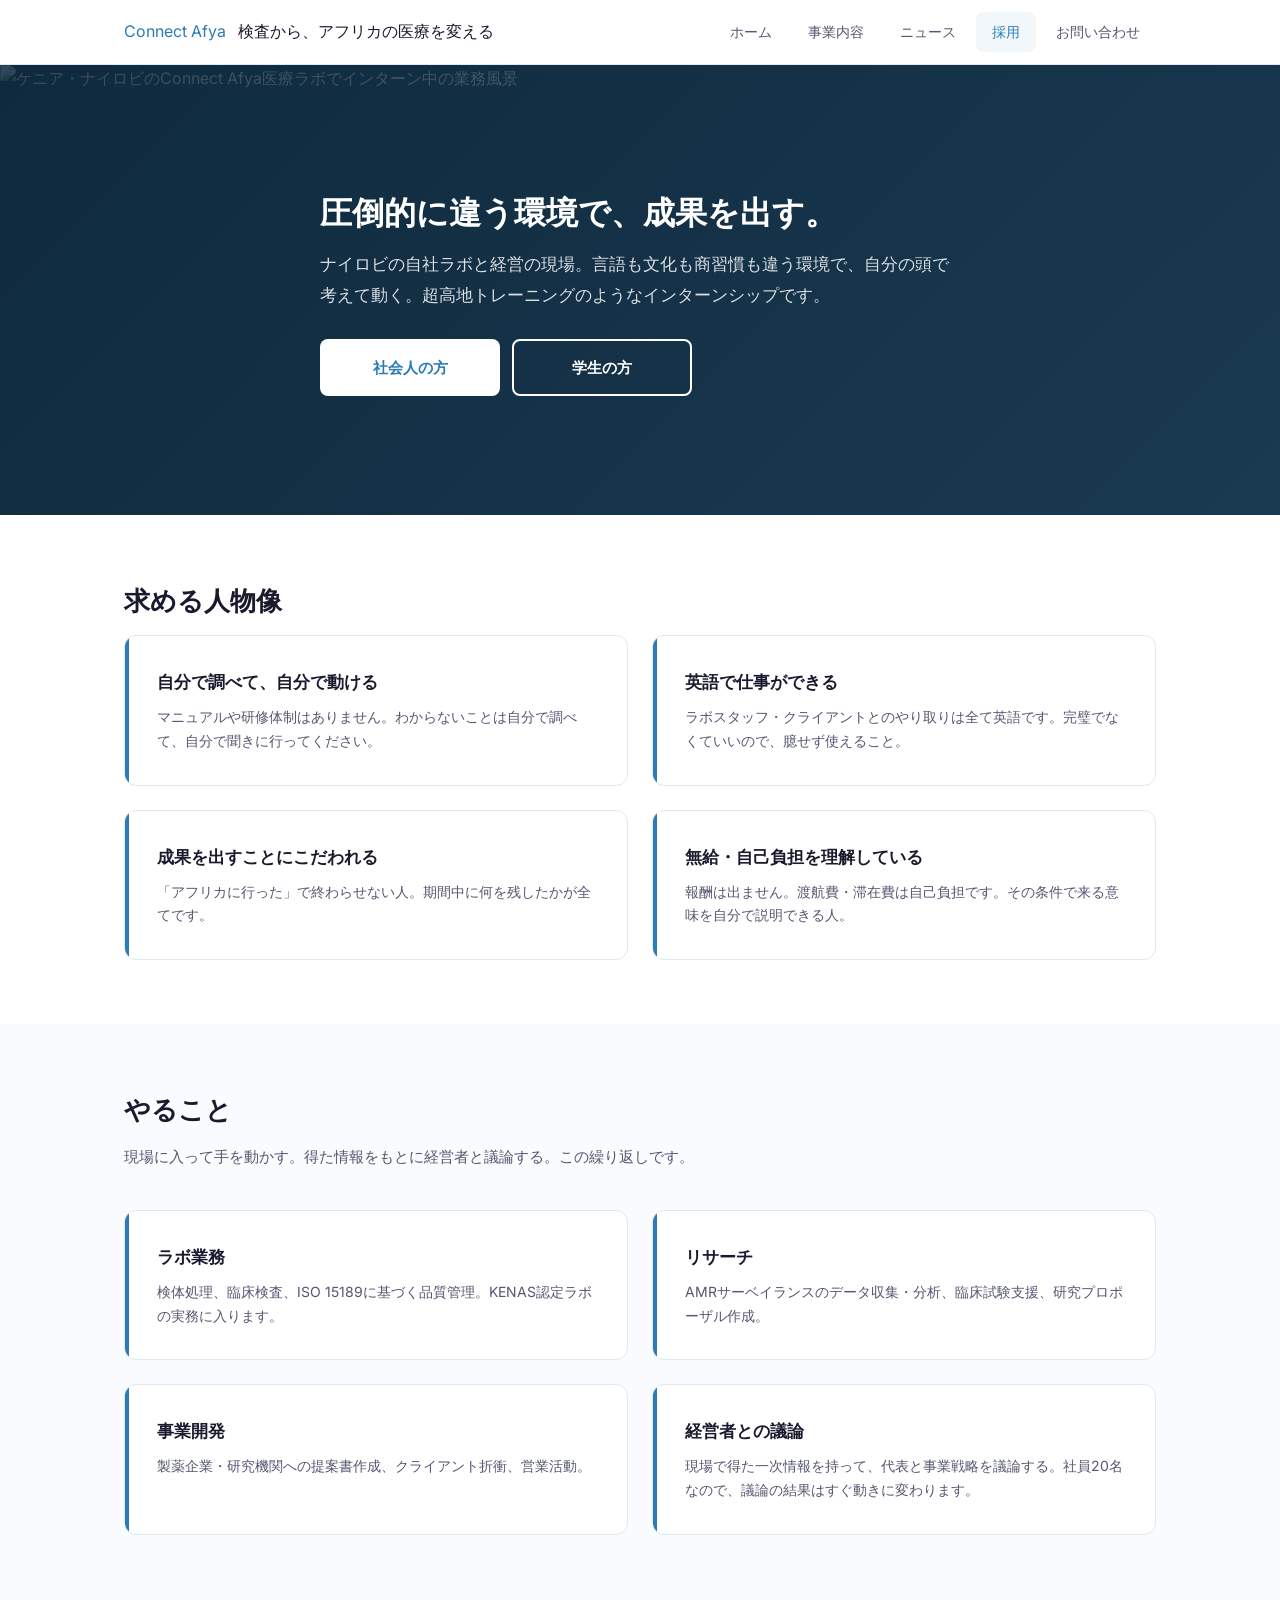
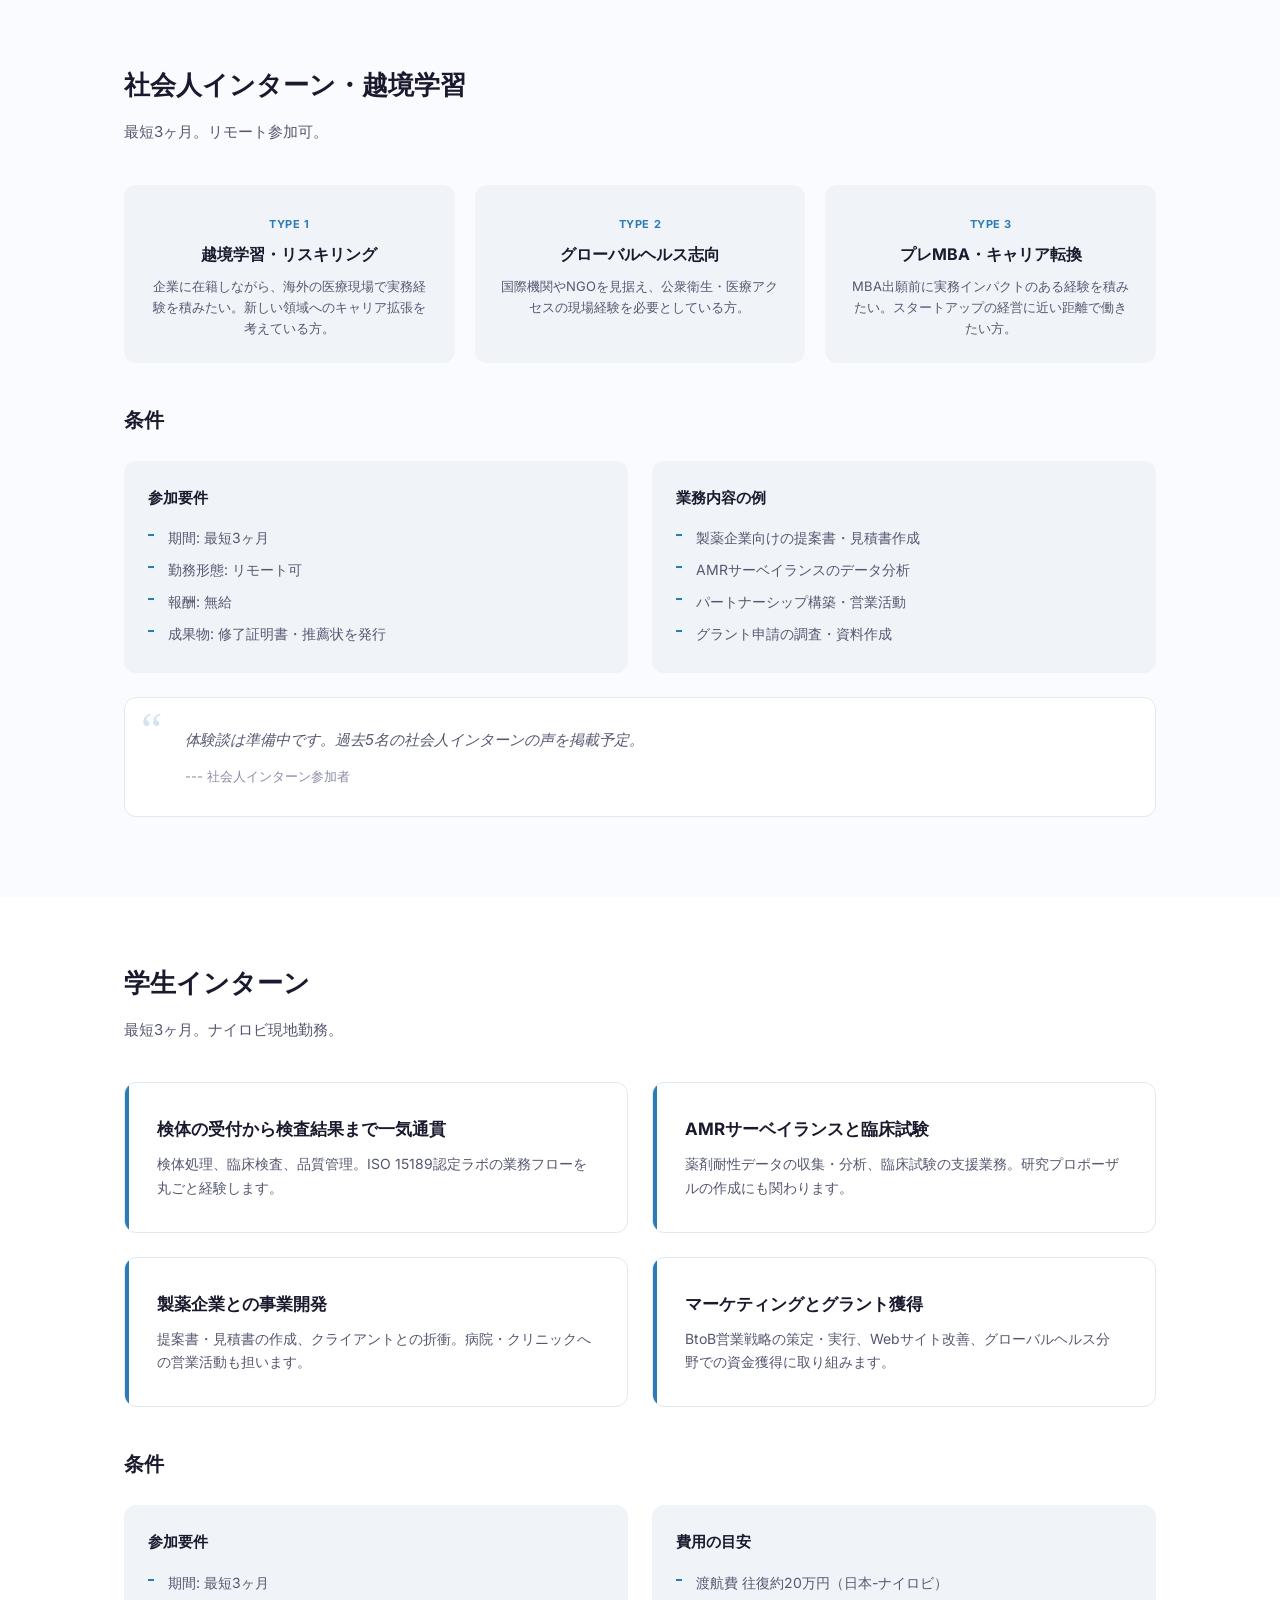
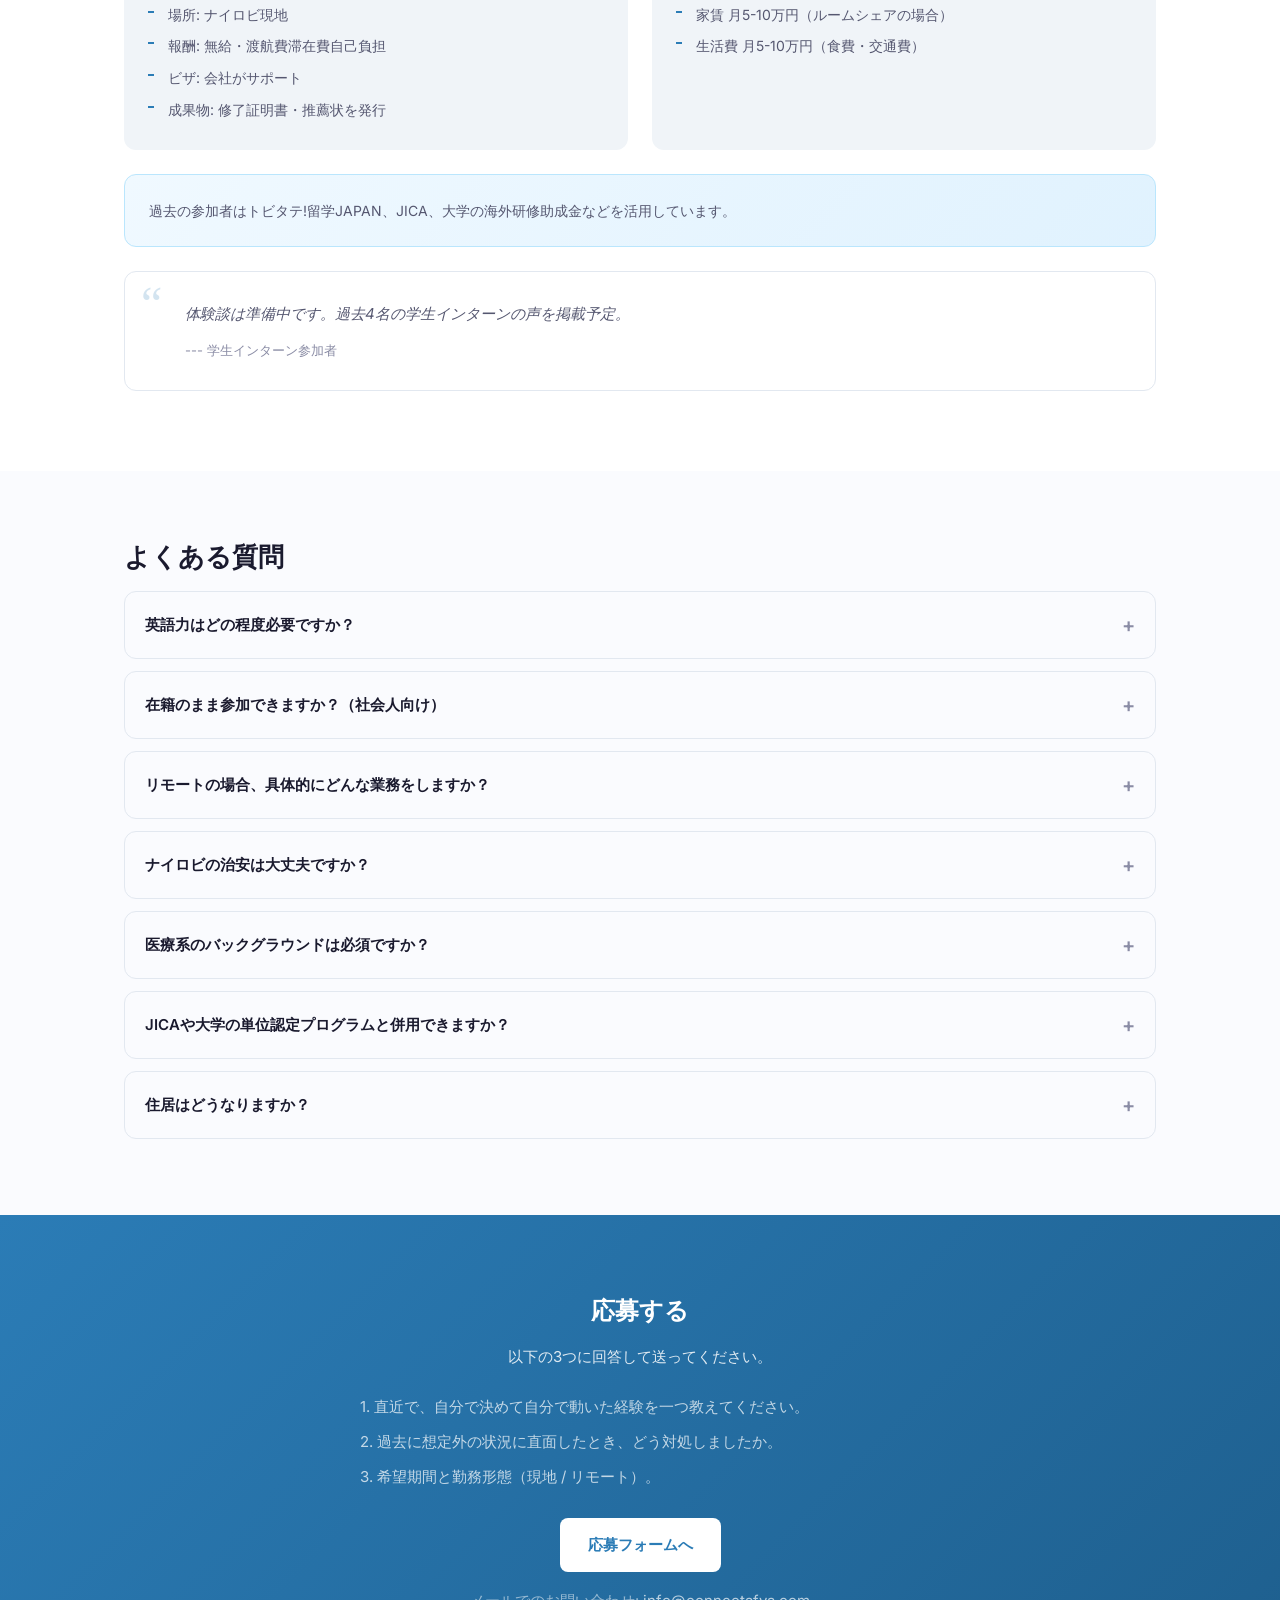
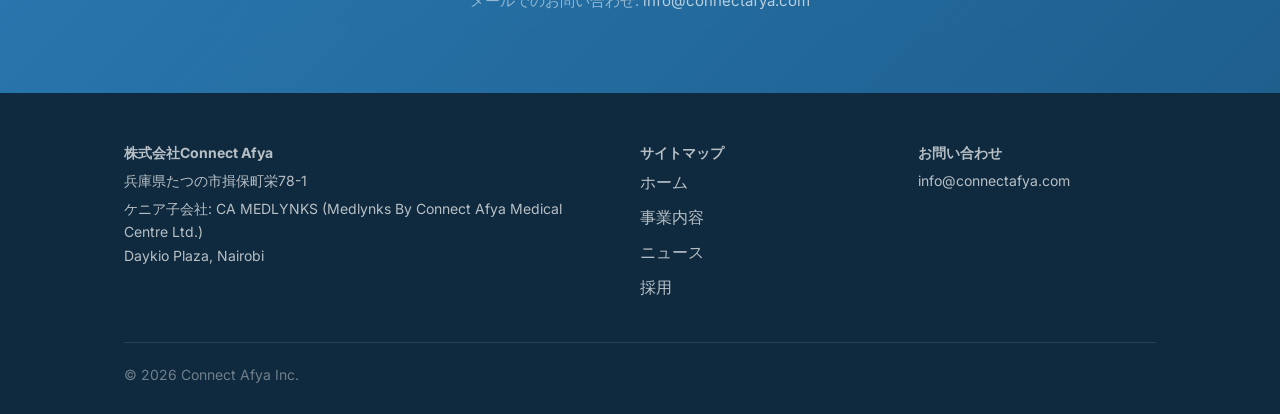
==== commit d549abc9: "SEO optimize intern LP - Title/meta with target keywords (ケニア, アフリカ, インターン, グローバルヘルス, 医療ラボ) - Canoni" ====
--- a/careers/intern/index.html
+++ b/careers/intern/index.html
@@ -3,8 +3,10 @@
 <head>
   <meta charset="UTF-8">
   <meta name="viewport" content="width=device-width, initial-scale=1.0">
-  <title>インターンシップ | Connect Afya</title>
-  <meta name="description" content="Connect Afyaのインターンシップ。社会人・学生ともに参加可能。ナイロビで圧倒的に違う環境に身を置き、成果を出す経験を。">
+  <title>ケニア・アフリカでインターン | 医療ラボ・グローバルヘルス | Connect Afya</title>
+  <meta name="description" content="ケニア・ナイロビのISO認定医療ラボでインターン。社会人・学生ともに参加可能。グローバルヘルス、AMRサーベイランス、事業開発の実務経験。最短3ヶ月。">
+  <meta name="keywords" content="アフリカ インターン,ケニア インターン,グローバルヘルス インターン,医療 インターン 海外,社会人インターン アフリカ,越境学習 医療,ケニア ラボ インターン,海外インターン 医療,アフリカ プロボノ">
+  <link rel="canonical" href="https://connectafya.com/careers/intern/">
   <link rel="preconnect" href="https://fonts.googleapis.com">
   <link rel="preconnect" href="https://fonts.gstatic.com" crossorigin>
   <link href="https://fonts.googleapis.com/css2?family=Inter:wght@400;500;600;700;800&display=swap" rel="stylesheet">
@@ -12,11 +14,52 @@
   <link rel="icon" href="/favicon.ico">
   <meta property="og:type" content="website">
   <meta property="og:site_name" content="Connect Afya">
-  <meta property="og:title" content="インターンシップ | Connect Afya">
-  <meta property="og:description" content="圧倒的に違う環境で、成果を出す。ナイロビ発のインターンシップ。">
-  <meta property="og:image" content="/assets/images/hero-lab.jpg">
+  <meta property="og:title" content="ケニア・アフリカでインターン | 医療ラボ・グローバルヘルス | Connect Afya">
+  <meta property="og:description" content="ケニア・ナイロビのISO認定医療ラボでインターン。社会人・学生ともに参加可能。最短3ヶ月。">
+  <meta property="og:url" content="https://connectafya.com/careers/intern/">
+  <meta property="og:image" content="https://connectafya.com/assets/images/hero-lab.jpg">
   <meta property="og:locale" content="ja_JP">
   <meta name="twitter:card" content="summary_large_image">
+  <meta name="twitter:title" content="ケニア・アフリカでインターン | Connect Afya">
+  <meta name="twitter:description" content="ケニア・ナイロビのISO認定医療ラボでインターン。社会人・学生ともに参加可能。最短3ヶ月。">
+  <script type="application/ld+json">
+  {
+    "@context": "https://schema.org",
+    "@type": "JobPosting",
+    "title": "インターン（ケニア・ナイロビ / リモート）",
+    "description": "ケニア・ナイロビのISO 15189認定医療ラボでのインターンシップ。ラボ業務、グローバルヘルスリサーチ、事業開発、経営者との議論。社会人・学生ともに参加可能。",
+    "datePosted": "2026-03-31",
+    "employmentType": "INTERN",
+    "hiringOrganization": {
+      "@type": "Organization",
+      "name": "Connect Afya / CA MEDLYNKS",
+      "sameAs": "https://connectafya.com",
+      "logo": "https://connectafya.com/favicon.ico"
+    },
+    "jobLocation": [{
+      "@type": "Place",
+      "address": {
+        "@type": "PostalAddress",
+        "addressLocality": "Nairobi",
+        "addressCountry": "KE"
+      }
+    }],
+    "jobLocationType": "TELECOMMUTE",
+    "applicantLocationRequirements": {
+      "@type": "Country",
+      "name": "Japan"
+    },
+    "baseSalary": {
+      "@type": "MonetaryAmount",
+      "currency": "JPY",
+      "value": {
+        "@type": "QuantitativeValue",
+        "value": 0,
+        "unitText": "MONTH"
+      }
+    }
+  }
+  </script>
   <style>
     /* --- Intern LP specific styles --- */
     .segment-nav {
@@ -332,7 +375,7 @@
 
   <!-- Hero -->
   <section class="hero hero--careers hero--with-image">
-    <img src="/assets/images/lab-pipette.png" alt="ナイロビのラボで検査業務を行うスタッフ" class="hero__bg">
+    <img src="/assets/images/lab-pipette.png" alt="ケニア・ナイロビのConnect Afya医療ラボでインターン中の業務風景" class="hero__bg">
     <div class="container">
       <h1>圧倒的に違う環境で、成果を出す。</h1>
       <p>ナイロビの自社ラボと経営の現場。言語も文化も商習慣も違う環境で、自分の頭で考えて動く。超高地トレーニングのようなインターンシップです。</p>
@@ -397,8 +440,8 @@
   <!-- 社会人インターン -->
   <section class="section section--alt segment-section" id="professional">
     <div class="container">
-      <h2 class="section-title">社会人インターン</h2>
-      <p class="section-subtitle">キャリアの転換点を、ナイロビで。</p>
+      <h2 class="section-title">社会人インターン・越境学習</h2>
+      <p class="section-subtitle">最短3ヶ月。リモート参加可。</p>
 
       <div class="persona-cards fade-in">
         <div class="persona-card">
